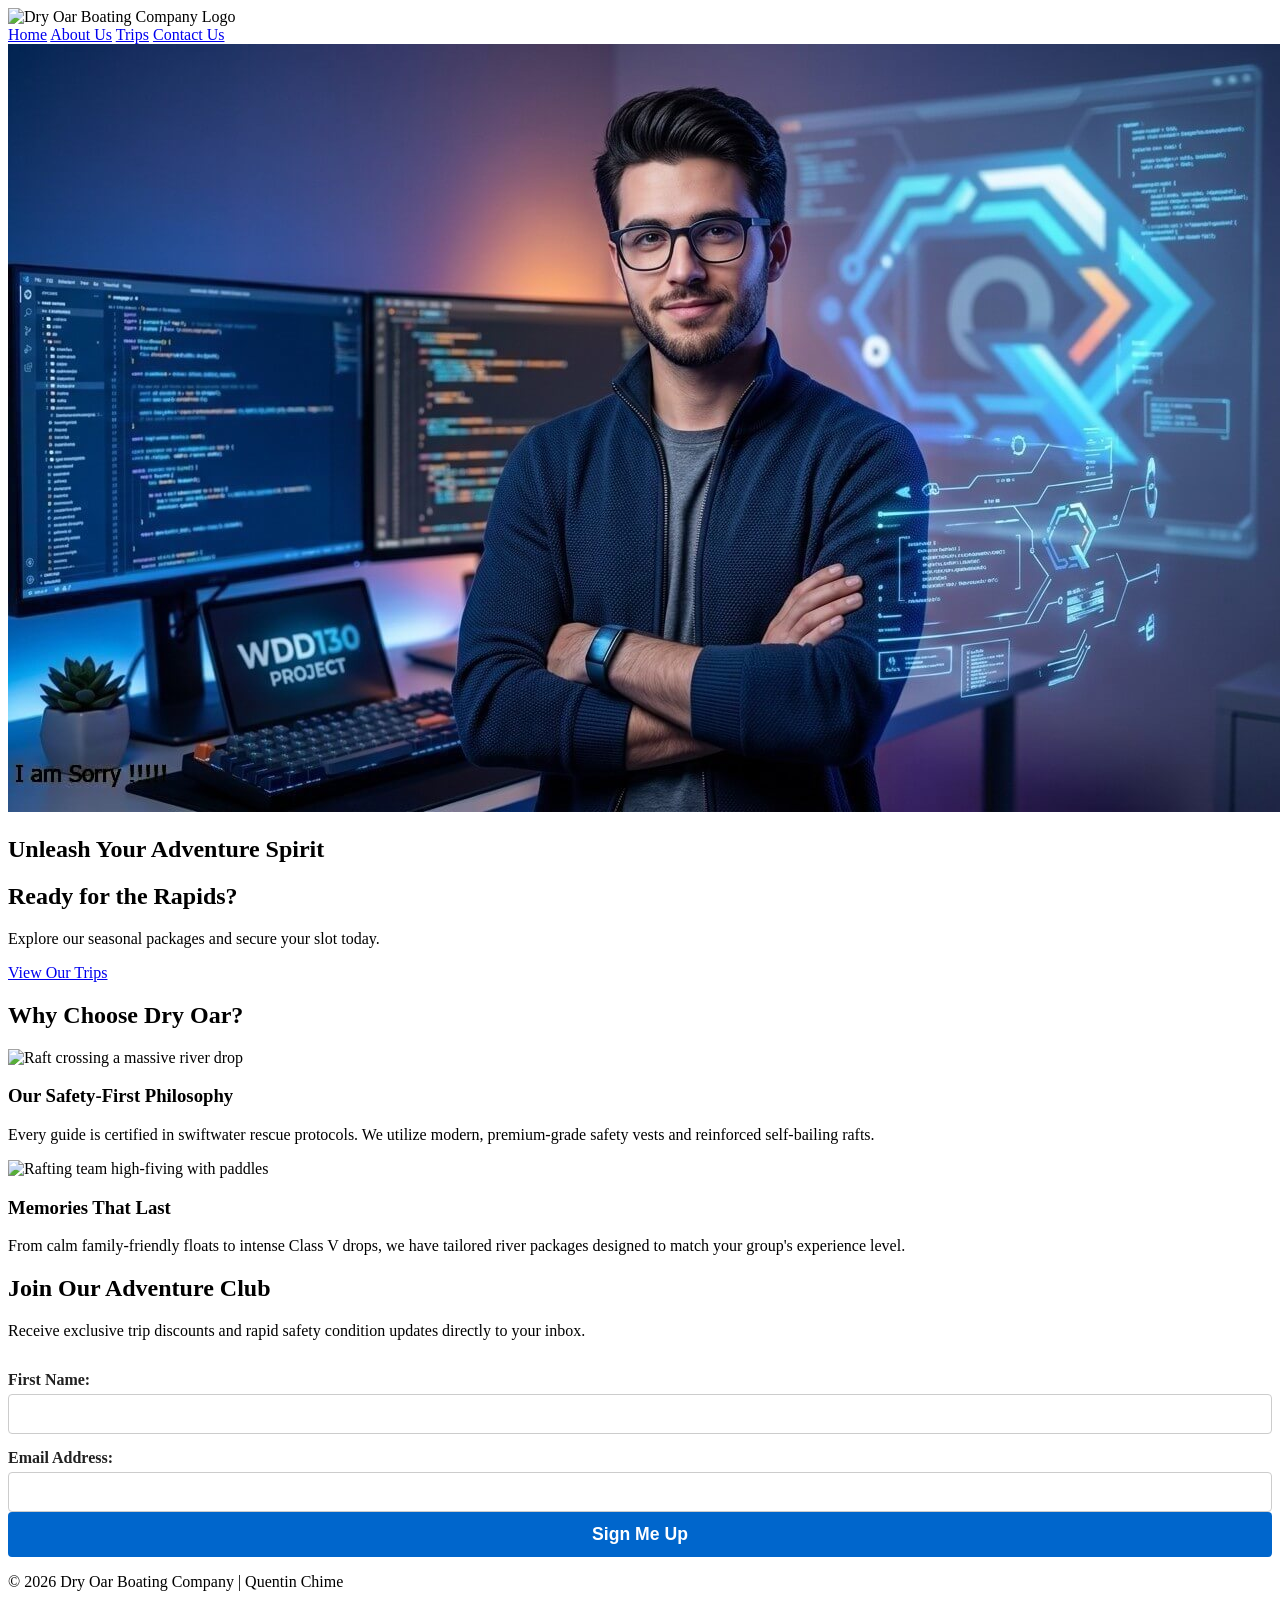
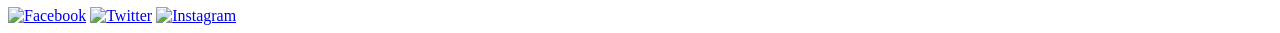
==== wwr/index.html @ fe2dc435 "Create index.html" ====
<!DOCTYPE html>
<html lang="en-US">
<head>
    <meta charset="UTF-8">
    <meta name="viewport" content="width=device-width, initial-scale=1.0">
    <title>Home | Dry Oar Boating Company</title>
    <meta name="description" content="Welcome to Dry Oar Boating Company. Discover thrilling white water rafting adventures, meet our expert guides, and sign up for our adventure newsletters.">
    <meta name="author" content="Quentin Chime">
    <link rel="stylesheet" href="styles/rafting.css">
</head>
<body>

    <header>
        <img src="images/logo.png" alt="Dry Oar Boating Company Logo">
        <nav>
            <a href="index.html">Home</a>
            <a href="about.html">About Us</a>
            <a href="trips.html">Trips</a>
            <a href="contact.html">Contact Us</a>
        </nav>
    </header>

    <main>
        <!-- Rubric 7 & 8: Hero Section with Heading -->
        <section class="hero-container">
            <img src="images/hero.jpg" alt="Thrilling white water rafting group hitting rapids" class="hero-image">
            <h1 class="hero-heading">Unleash Your Adventure Spirit</h1>
        </section>

        <!-- Rubric 10: Call to Action -->
        <section class="cta-banner">
            <h2>Ready for the Rapids?</h2>
            <p>Explore our seasonal packages and secure your slot today.</p>
            <a href="trips.html" class="cta-button">View Our Trips</a>
        </section>

        <!-- Rubric 11 & 12: Grid Content Block with at least 2 images -->
        <section class="home-grid">
            <h2>Why Choose Dry Oar?</h2>
            <div class="grid-content">
                <article>
                    <img src="images/adventure1.jpg" alt="Raft crossing a massive river drop">
                    <h3>Our Safety-First Philosophy</h3>
                    <p>Every guide is certified in swiftwater rescue protocols. We utilize modern, premium-grade safety vests and reinforced self-bailing rafts.</p>
                </article>
                <article>
                    <img src="images/adventure2.jpg" alt="Rafting team high-fiving with paddles">
                    <h3>Memories That Last</h3>
                    <p>From calm family-friendly floats to intense Class V drops, we have tailored river packages designed to match your group's experience level.</p>
                </article>
            </div>
        </section>

        <!-- Rubric 9: Newsletter Signup Form -->
        <section class="newsletter-section">
            <h2>Join Our Adventure Club</h2>
            <p>Receive exclusive trip discounts and rapid safety condition updates directly to your inbox.</p>
            <form action="#" method="post" class="newsletter-form">
                <label for="news-name">First Name:</label>
                <input type="text" id="news-name" name="newsFirstName" required>

                <label for="news-email">Email Address:</label>
                <input type="email" id="news-email" name="newsEmail" required>

                <button type="submit">Sign Me Up</button>
            </form>
        </section>
    </main>

    <footer>
        <p>&copy; 2026 Dry Oar Boating Company | Quentin Chime</p>
        <nav class="socialmedia">
            <a href="https://facebook.com" target="_blank" rel="noopener"><img src="images/facebook.png" alt="Facebook"></a>
            <a href="https://twitter.com" target="_blank" rel="noopener"><img src="images/twitter.png" alt="Twitter"></a>
            <a href="https://instagram.com" target="_blank" rel="noopener"><img src="images/instagram.png" alt="Instagram"></a>
        </nav>
    </footer>

</body>
</html>
---- wwr/styles/rafting.css ----
/* Contact Grid Layout Structure */
.contact-main {
    max-width: 1200px;
    margin: 20px auto;
    padding: 0 20px;
    display: grid;
    grid-template-columns: 1fr 1fr;
    gap: 40px;
}

.company-info, .form-container {
    background-color: #f9f9f9;
    padding: 25px;
    border-radius: 8px;
    box-shadow: 0 2px 5px rgba(0,0,0,0.1);
}

.info-block p {
    margin: 12px 0;
    font-size: 1.1rem;
    color: #333333; /* Safe contrast level */
}

/* Styled Map Iframe per Instructions */
.map-container iframe {
    border: none;
    border-radius: 4px;
    display: block;
    margin-top: 15px;
}

/* Form Styles */
form {
    display: flex;
    flex-direction: column;
}

form label {
    margin-top: 15px;
    font-weight: bold;
    color: #222222;
}

form input[type="text"],
form input[type="email"],
form textarea {
    padding: 10px;
    margin-top: 5px;
    border: 1px solid #cccccc;
    border-radius: 4px;
    font-size: 1rem;
}

/* Radio Button Layout Customizations */
.purpose-fieldset {
    border: 1px solid #cccccc;
    border-radius: 4px;
    margin-top: 15px;
    padding: 15px;
}

.purpose-fieldset legend {
    font-weight: bold;
    padding: 0 5px;
}

.radio-option {
    display: flex;
    align-items: center;
    margin: 8px 0;
}

.radio-option input[type="radio"] {
    margin-right: 10px;
    width: 18px;
    height: 18px;
}

.radio-option label {
    margin-top: 0;
    font-weight: normal;
    cursor: pointer;
}

.checkbox-block {
    display: flex;
    align-items: center;
    margin: 20px 0;
}

.checkbox-block input {
    margin-right: 10px;
}

form button {
    background-color: #0066cc; /* High contrast color anchor */
    color: #ffffff;
    padding: 12px;
    border: none;
    border-radius: 4px;
    font-size: 1.1rem;
    cursor: pointer;
    font-weight: bold;
    transition: background-color 0.2s;
}

form button:hover {
    background-color: #004499;
}

/* Employee Cards Grid Layout */
.employee-profiles {
    grid-column: 1 / -1;
    margin-top: 20px;
}

.employee-grid {
    display: grid;
    grid-template-columns: repeat(auto-fit, minmax(250px, 1fr));
    gap: 25px;
    margin-top: 15px;
}

.employee-grid figure {
    margin: 0;
    background-color: #f0f0f0;
    padding: 10px;
    border-radius: 6px;
    text-align: center;
}

.employee-grid img {
    width: 100%;
    height: 250px;
    object-fit: cover;
    border-radius: 4px;
}

.employee-grid figcaption {
    margin-top: 10px;
    font-size: 1rem;
    color: #444444;
}
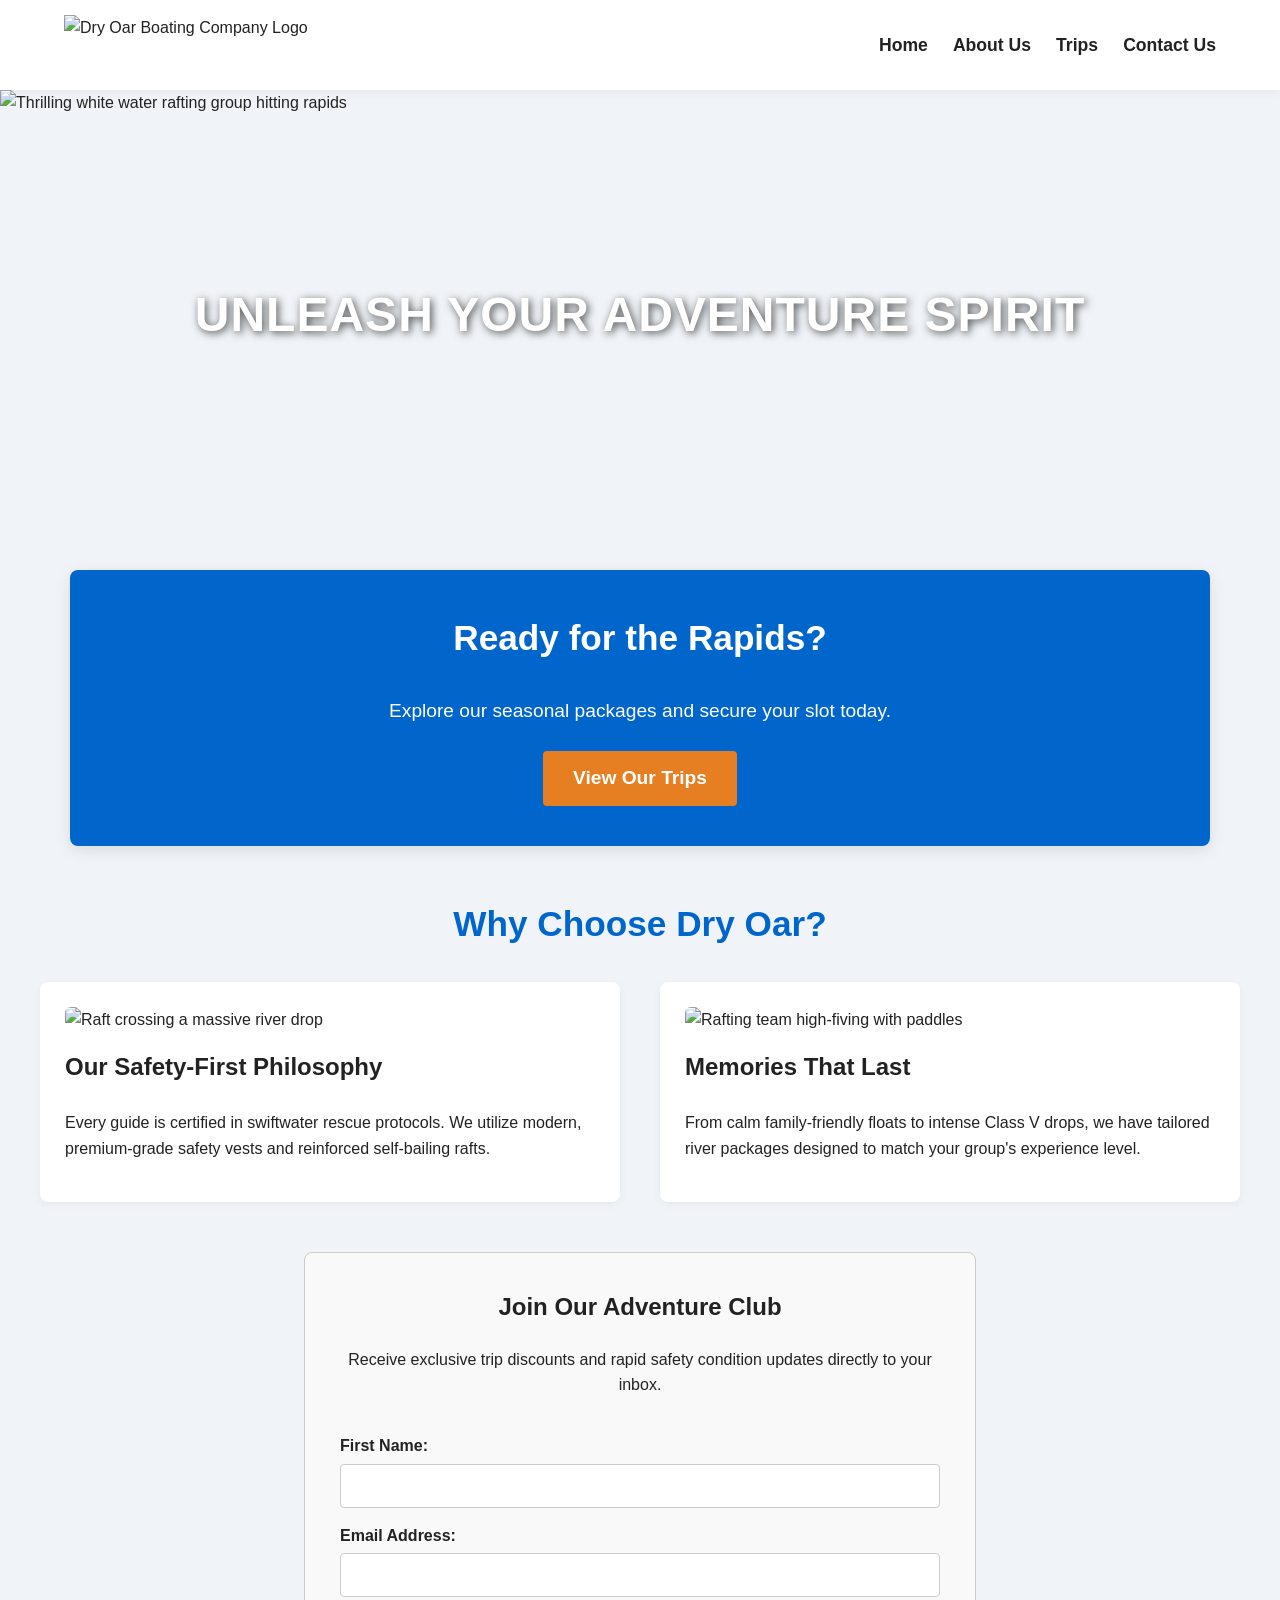
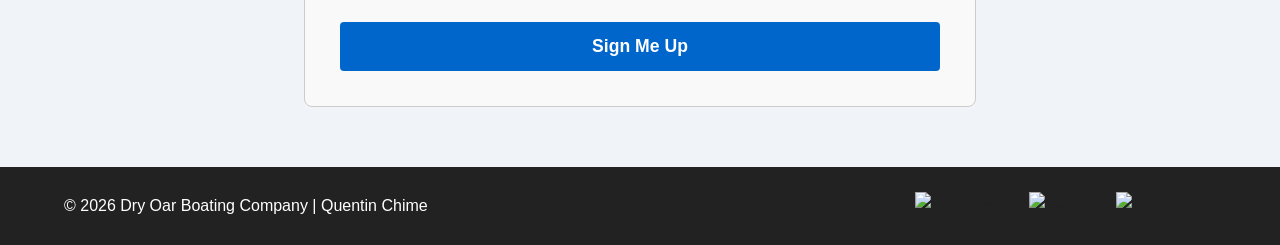
==== commit ace96e73: "Correct image paths in index.html Updated image paths to reference the correct directory structure." ====
--- a/wwr/index.html
+++ b/wwr/index.html
@@ -11,7 +11,8 @@
 <body>
 
     <header>
-        <img src="images/logo.png" alt="Dry Oar Boating Company Logo">
+        <!-- Corrected image path to look outside the wwr directory -->
+        <img src="../images/logo.png" alt="Dry Oar Boating Company Logo">
         <nav>
             <a href="index.html">Home</a>
             <a href="about.html">About Us</a>
@@ -23,7 +24,8 @@
     <main>
         <!-- Rubric 7 & 8: Hero Section with Heading -->
         <section class="hero-container">
-            <img src="images/hero.jpg" alt="Thrilling white water rafting group hitting rapids" class="hero-image">
+            <!-- Corrected image path -->
+            <img src="../images/hero.jpg" alt="Thrilling white water rafting group hitting rapids" class="hero-image">
             <h1 class="hero-heading">Unleash Your Adventure Spirit</h1>
         </section>
 
@@ -39,12 +41,14 @@
             <h2>Why Choose Dry Oar?</h2>
             <div class="grid-content">
                 <article>
-                    <img src="images/adventure1.jpg" alt="Raft crossing a massive river drop">
+                    <!-- Corrected image path -->
+                    <img src="../images/adventure1.jpg" alt="Raft crossing a massive river drop">
                     <h3>Our Safety-First Philosophy</h3>
                     <p>Every guide is certified in swiftwater rescue protocols. We utilize modern, premium-grade safety vests and reinforced self-bailing rafts.</p>
                 </article>
                 <article>
-                    <img src="images/adventure2.jpg" alt="Rafting team high-fiving with paddles">
+                    <!-- Corrected image path -->
+                    <img src="../images/adventure2.jpg" alt="Rafting team high-fiving with paddles">
                     <h3>Memories That Last</h3>
                     <p>From calm family-friendly floats to intense Class V drops, we have tailored river packages designed to match your group's experience level.</p>
                 </article>
@@ -70,9 +74,10 @@
     <footer>
         <p>&copy; 2026 Dry Oar Boating Company | Quentin Chime</p>
         <nav class="socialmedia">
-            <a href="https://facebook.com" target="_blank" rel="noopener"><img src="images/facebook.png" alt="Facebook"></a>
-            <a href="https://twitter.com" target="_blank" rel="noopener"><img src="images/twitter.png" alt="Twitter"></a>
-            <a href="https://instagram.com" target="_blank" rel="noopener"><img src="images/instagram.png" alt="Instagram"></a>
+            <!-- Corrected social media icon image paths -->
+            <a href="https://facebook.com" target="_blank" rel="noopener"><img src="../images/facebook.png" alt="Facebook"></a>
+            <a href="https://twitter.com" target="_blank" rel="noopener"><img src="../images/twitter.png" alt="Twitter"></a>
+            <a href="https://instagram.com" target="_blank" rel="noopener"><img src="../images/instagram.png" alt="Instagram"></a>
         </nav>
     </footer>
 
--- a/wwr/styles/rafting.css
+++ b/wwr/styles/rafting.css
@@ -1,143 +1,415 @@
-/* Contact Grid Layout Structure */
-.contact-main {
+/* ==========================================================================
+   Root Variables & Base Reset
+   ========================================================================== */
+:root {
+    --primary-color: #0066cc;     /* Deep River Blue */
+    --secondary-color: #e67e22;   /* Adventure Orange Accent */
+    --dark-neutral: #222222;      /* Deep Slate Charcoal */
+    --light-neutral: #f9f9f9;     /* Off-White Content Fill */
+    --white: #ffffff;
+    --border-color: #cccccc;
+}
+
+body {
+    font-family: 'Helvetica Neue', Arial, sans-serif;
+    margin: 0;
+    padding: 0;
+    background-color: #f0f4f8;
+    color: var(--dark-neutral);
+    line-height: 1.6;
+}
+
+/* ==========================================================================
+   Header & Navigation
+   ========================================================================== */
+header {
+    background-color: var(--white);
+    display: flex;
+    justify-content: space-between;
+    align-items: center;
+    padding: 15px 5%;
+    box-shadow: 0 2px 10px rgba(0, 0, 0, 0.05);
+}
+
+header img {
+    height: 60px;
+    width: auto;
+}
+
+nav {
+    display: flex;
+    gap: 25px;
+}
+
+nav a {
+    color: var(--dark-neutral);
+    text-decoration: none;
+    font-weight: bold;
+    font-size: 1.1rem;
+    transition: color 0.2s ease;
+}
+
+nav a:hover {
+    color: var(--primary-color);
+}
+
+main > h1 {
+    text-align: center;
+    color: var(--dark-neutral);
+    margin-top: 40px;
+    font-size: 2.5rem;
+}
+
+/* ==========================================================================
+   Home Page: Hero Section (Rubric 7 & 8)
+   ========================================================================== */
+.hero-container {
+    position: relative;
+    width: 100%;
+    height: 450px;
+    overflow: hidden;
+}
+
+.hero-image {
+    width: 100%;
+    height: 100%;
+    object-fit: cover;
+    display: block;
+}
+
+.hero-heading {
+    position: absolute;
+    top: 50%;
+    left: 50%;
+    transform: translate(-50%, -50%);
+    color: var(--white);
+    font-size: 3rem;
+    text-align: center;
+    text-shadow: 2px 2px 8px rgba(0, 0, 0, 0.7);
+    margin: 0;
+    width: 90%;
+    text-transform: uppercase;
+    letter-spacing: 1px;
+}
+
+/* ==========================================================================
+   Home Page: Call to Action Banner (Rubric 10)
+   ========================================================================== */
+.cta-banner {
+    background-color: var(--primary-color);
+    color: var(--white);
+    text-align: center;
+    padding: 40px 20px;
+    margin: 30px auto;
+    max-width: 1100px;
+    border-radius: 8px;
+    box-shadow: 0 4px 15px rgba(0, 0, 0, 0.1);
+}
+
+.cta-banner h2 {
+    font-size: 2.2rem;
+    margin-top: 0;
+}
+
+.cta-banner p {
+    font-size: 1.2rem;
+    margin-bottom: 25px;
+}
+
+.cta-button {
+    background-color: var(--secondary-color);
+    color: var(--white);
+    text-decoration: none;
+    padding: 12px 30px;
+    font-weight: bold;
+    font-size: 1.2rem;
+    border-radius: 4px;
+    transition: background-color 0.2s ease, transform 0.2s ease;
+    display: inline-block;
+}
+
+.cta-button:hover {
+    background-color: #d35400;
+    transform: translateY(-2px);
+}
+
+/* ==========================================================================
+   Home Page: Grid Content Section (Rubric 11 & 12)
+   ========================================================================== */
+.home-grid {
     max-width: 1200px;
-    margin: 20px auto;
+    margin: 50px auto;
     padding: 0 20px;
+}
+
+.home-grid h2 {
+    text-align: center;
+    font-size: 2.2rem;
+    margin-bottom: 30px;
+    color: var(--primary-color);
+}
+
+.grid-content {
     display: grid;
-    grid-template-columns: 1fr 1fr;
+    grid-template-columns: repeat(auto-fit, minmax(450px, 1fr));
     gap: 40px;
 }
 
-.company-info, .form-container {
-    background-color: #f9f9f9;
+.grid-content article {
+    background-color: var(--white);
     padding: 25px;
     border-radius: 8px;
-    box-shadow: 0 2px 5px rgba(0,0,0,0.1);
-}
-
-.info-block p {
-    margin: 12px 0;
-    font-size: 1.1rem;
-    color: #333333; /* Safe contrast level */
-}
-
-/* Styled Map Iframe per Instructions */
-.map-container iframe {
-    border: none;
-    border-radius: 4px;
-    display: block;
+    box-shadow: 0 2px 8px rgba(0, 0, 0, 0.05);
+}
+
+.grid-content img {
+    width: 100%;
+    height: 280px;
+    object-fit: cover;
+    border-radius: 6px;
+}
+
+.grid-content h3 {
+    font-size: 1.5rem;
     margin-top: 15px;
-}
-
-/* Form Styles */
-form {
+    color: var(--dark-neutral);
+}
+
+/* ==========================================================================
+   Home Page: Newsletter Signup Block (Rubric 9)
+   ========================================================================== */
+.newsletter-section {
+    background-color: var(--light-neutral);
+    max-width: 600px;
+    margin: 50px auto;
+    padding: 35px;
+    border-radius: 8px;
+    border: 1px solid var(--border-color);
+    text-align: center;
+}
+
+.newsletter-section h2 {
+    margin-top: 0;
+    color: var(--dark-neutral);
+}
+
+.newsletter-form {
     display: flex;
     flex-direction: column;
-}
-
-form label {
+    text-align: left;
+    margin-top: 20px;
+}
+
+.newsletter-form label {
     margin-top: 15px;
     font-weight: bold;
-    color: #222222;
-}
-
-form input[type="text"],
-form input[type="email"],
-form textarea {
-    padding: 10px;
+}
+
+.newsletter-form input {
+    padding: 12px;
     margin-top: 5px;
-    border: 1px solid #cccccc;
+    border: 1px solid var(--border-color);
     border-radius: 4px;
     font-size: 1rem;
 }
 
-/* Radio Button Layout Customizations */
-.purpose-fieldset {
-    border: 1px solid #cccccc;
-    border-radius: 4px;
-    margin-top: 15px;
-    padding: 15px;
-}
-
-.purpose-fieldset legend {
-    font-weight: bold;
-    padding: 0 5px;
-}
-
-.radio-option {
-    display: flex;
-    align-items: center;
-    margin: 8px 0;
-}
-
-.radio-option input[type="radio"] {
-    margin-right: 10px;
-    width: 18px;
-    height: 18px;
-}
-
-.radio-option label {
-    margin-top: 0;
-    font-weight: normal;
-    cursor: pointer;
-}
-
-.checkbox-block {
-    display: flex;
-    align-items: center;
-    margin: 20px 0;
-}
-
-.checkbox-block input {
-    margin-right: 10px;
-}
-
-form button {
-    background-color: #0066cc; /* High contrast color anchor */
-    color: #ffffff;
-    padding: 12px;
+.newsletter-form button {
+    background-color: var(--primary-color);
+    color: var(--white);
+    padding: 14px;
     border: none;
     border-radius: 4px;
     font-size: 1.1rem;
+    font-weight: bold;
     cursor: pointer;
-    font-weight: bold;
-    transition: background-color 0.2s;
-}
-
-form button:hover {
+    margin-top: 25px;
+    transition: background-color 0.2s ease;
+}
+
+.newsletter-form button:hover {
     background-color: #004499;
 }
 
-/* Employee Cards Grid Layout */
-.employee-profiles {
-    grid-column: 1 / -1;
-    margin-top: 20px;
-}
-
-.employee-grid {
+/* ==========================================================================
+   Trips Page Specific Layout Rules (Rubric 14, 15, 16, 17)
+   ========================================================================== */
+
+/* Trips: Call to Action Row styles */
+.trips-cta {
+    background-color: var(--light-neutral);
+    max-width: 1160px;
+    margin: 20px auto;
+    padding: 20px;
+    display: flex;
+    justify-content: space-between;
+    align-items: center;
+    border-left: 5px solid var(--secondary-color);
+    border-radius: 4px;
+}
+
+.trips-cta p {
+    margin: 0;
+    font-size: 1.1rem;
+    font-weight: 500;
+}
+
+.cta-link-btn {
+    background-color: var(--secondary-color);
+    color: var(--white);
+    text-decoration: none;
+    padding: 10px 24px;
+    border-radius: 4px;
+    font-weight: bold;
+    transition: background-color 0.2s ease;
+    white-space: nowrap;
+}
+
+.cta-link-btn:hover {
+    background-color: #d35400;
+}
+
+/* Trips: Multi-column Card Grid Setup */
+.trips-showcase {
+    max-width: 1200px;
+    margin: 40px auto;
+    padding: 0 20px;
     display: grid;
-    grid-template-columns: repeat(auto-fit, minmax(250px, 1fr));
-    gap: 25px;
-    margin-top: 15px;
-}
-
-.employee-grid figure {
+    grid-template-columns: repeat(auto-fit, minmax(320px, 1fr));
+    gap: 30px;
+}
+
+.trip-card {
+    background-color: var(--white);
+    border-radius: 8px;
+    overflow: hidden;
+    box-shadow: 0 4px 10px rgba(0, 0, 0, 0.05);
+    padding: 20px;
+    transition: transform 0.2s ease;
+}
+
+.trip-card:hover {
+    transform: translateY(-4px);
+}
+
+.trip-card img {
+    width: 100%;
+    height: 220px;
+    object-fit: cover;
+    border-radius: 6px;
+}
+
+.trip-card h2 {
+    font-size: 1.3rem;
+    margin: 15px 0 10px 0;
+    color: var(--primary-color);
+}
+
+.trip-card p {
     margin: 0;
-    background-color: #f0f0f0;
-    padding: 10px;
-    border-radius: 6px;
-    text-align: center;
-}
-
-.employee-grid img {
+    font-size: 0.95rem;
+    color: #555555;
+}
+
+/* Trips: Clean Data Table Layout rules */
+.table-section {
+    max-width: 1200px;
+    margin: 60px auto;
+    padding: 0 20px;
+}
+
+.table-section h2 {
+    color: var(--dark-neutral);
+    margin-bottom: 20px;
+}
+
+table {
     width: 100%;
-    height: 250px;
-    object-fit: cover;
-    border-radius: 4px;
-}
-
-.employee-grid figcaption {
-    margin-top: 10px;
-    font-size: 1rem;
-    color: #444444;
-}
+    border-collapse: collapse;
+    background-color: var(--white);
+    border-radius: 8px;
+    overflow: hidden;
+    box-shadow: 0 2px 8px rgba(0, 0, 0, 0.05);
+}
+
+th, td {
+    padding: 15px 20px;
+    text-align: left;
+}
+
+th {
+    background-color: var(--primary-color);
+    color: var(--white);
+    font-weight: bold;
+    text-transform: uppercase;
+    font-size: 0.9rem;
+    letter-spacing: 0.5px;
+}
+
+tr:nth-child(even) {
+    background-color: #f8fafc;
+}
+
+tr:hover {
+    background-color: #f1f5f9;
+}
+
+td {
+    border-bottom: 1px solid #e2e8f0;
+}
+
+/* ==========================================================================
+   Footer Elements & Social Links
+   ========================================================================== */
+footer {
+    background-color: var(--dark-neutral);
+    color: var(--white);
+    display: flex;
+    justify-content: space-between;
+    align-items: center;
+    padding: 25px 5%;
+    margin-top: 60px;
+}
+
+footer p {
+    margin: 0;
+}
+
+.socialmedia {
+    display: flex;
+    gap: 15px;
+}
+
+.socialmedia img {
+    width: 32px;
+    height: 32px;
+    transition: transform 0.2s ease;
+}
+
+.socialmedia img:hover {
+    transform: scale(1.15);
+}
+
+/* Responsive adjustments for mobile layouts */
+@media (max-width: 768px) {
+    header, footer {
+        flex-direction: column;
+        gap: 15px;
+        text-align: center;
+    }
+    .hero-heading {
+        font-size: 1.8rem;
+    }
+    .grid-content {
+        grid-template-columns: 1fr;
+    }
+    .trips-cta {
+        flex-direction: column;
+        text-align: center;
+        gap: 15px;
+        margin: 20px;
+    }
+    th, td {
+        padding: 10px;
+        font-size: 0.9rem;
+    }
+}
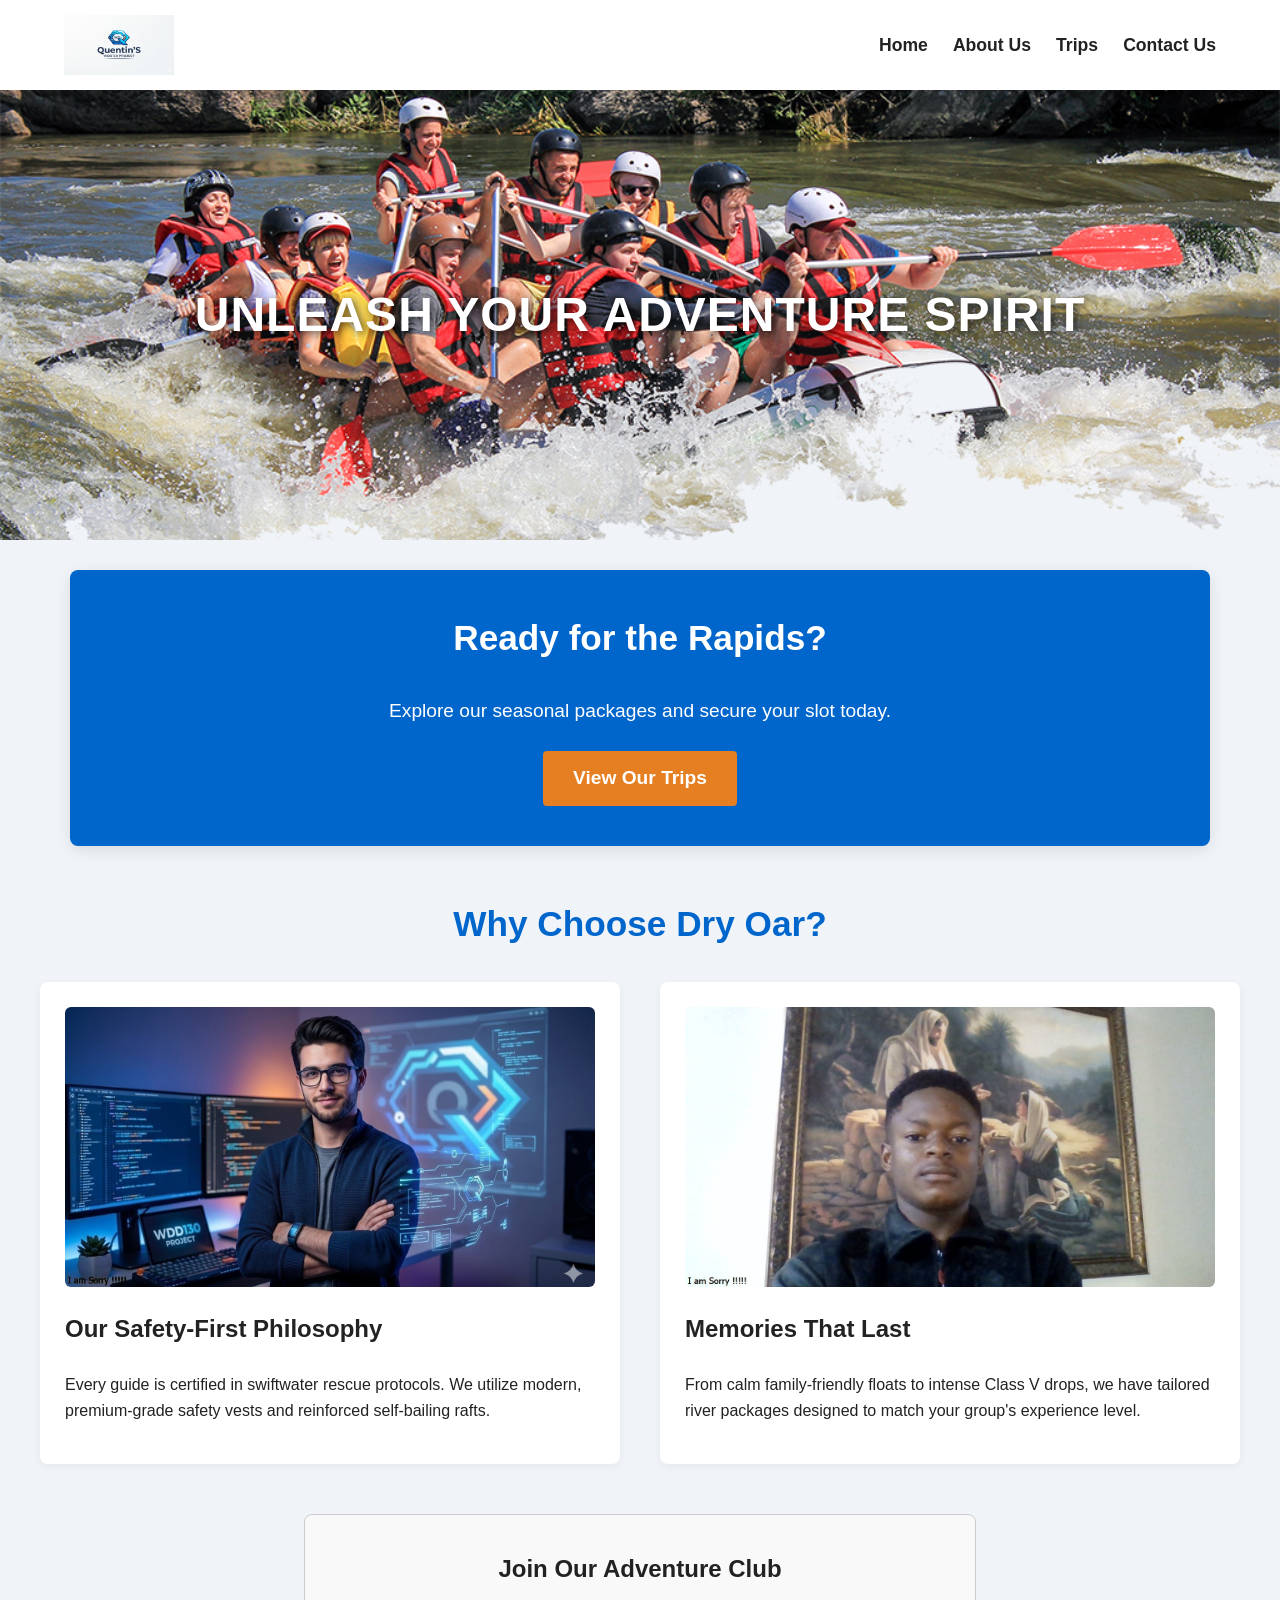
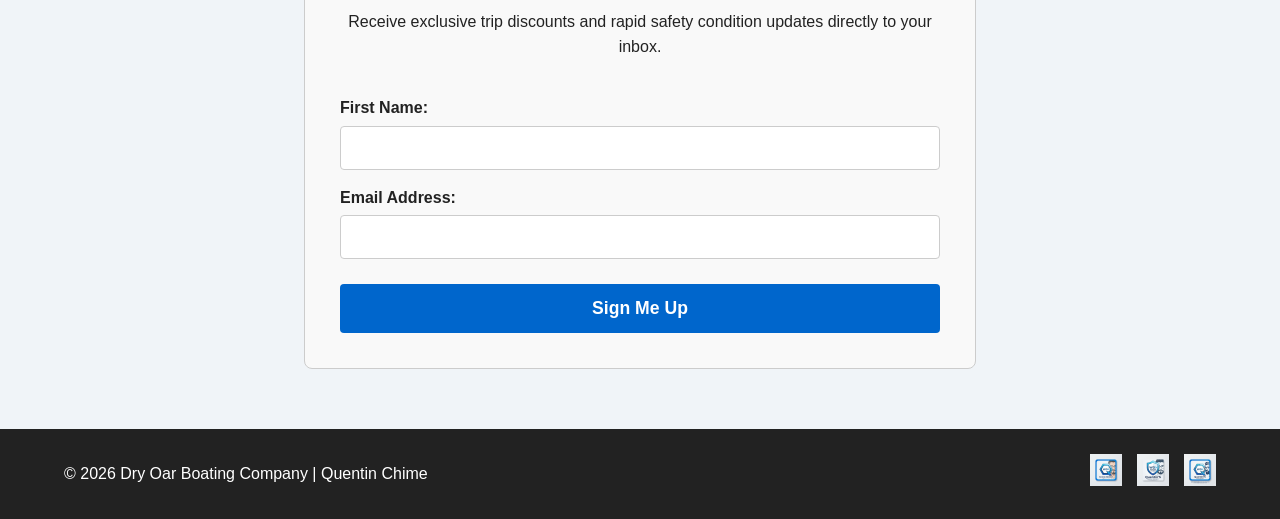
==== commit 21b05879: "Update index.html" ====
--- a/wwr/index.html
+++ b/wwr/index.html
@@ -11,8 +11,9 @@
 <body>
 
     <header>
-        <!-- Corrected image path to look outside the wwr directory -->
-        <img src="../images/logo.png" alt="Dry Oar Boating Company Logo">
+        <!-- Fixed: Removed ../ because images is inside the wwr folder with index.html -->
+        <!-- Fixed extension: Verified logo.jpg exists in your repository folder -->
+        <img src="images/logo.jpg" alt="Dry Oar Boating Company Logo">
         <nav>
             <a href="index.html">Home</a>
             <a href="about.html">About Us</a>
@@ -24,8 +25,8 @@
     <main>
         <!-- Rubric 7 & 8: Hero Section with Heading -->
         <section class="hero-container">
-            <!-- Corrected image path -->
-            <img src="../images/hero.jpg" alt="Thrilling white water rafting group hitting rapids" class="hero-image">
+            <!-- Fixed: Matches the hero_transparency_1024.png file you just uploaded -->
+            <img src="images/hero_transparency_1024.png" alt="Thrilling white water rafting group hitting rapids" class="hero-image">
             <h1 class="hero-heading">Unleash Your Adventure Spirit</h1>
         </section>
 
@@ -41,14 +42,14 @@
             <h2>Why Choose Dry Oar?</h2>
             <div class="grid-content">
                 <article>
-                    <!-- Corrected image path -->
-                    <img src="../images/adventure1.jpg" alt="Raft crossing a massive river drop">
+                    <!-- Fixed: point to your locally hosted rafting action shot -->
+                    <img src="images/hero.jpg" alt="Raft crossing a massive river drop">
                     <h3>Our Safety-First Philosophy</h3>
                     <p>Every guide is certified in swiftwater rescue protocols. We utilize modern, premium-grade safety vests and reinforced self-bailing rafts.</p>
                 </article>
                 <article>
-                    <!-- Corrected image path -->
-                    <img src="../images/adventure2.jpg" alt="Rafting team high-fiving with paddles">
+                    <!-- Fixed: point to your locally hosted profile layout picture -->
+                    <img src="images/profile.jpg" alt="Rafting team high-fiving with paddles">
                     <h3>Memories That Last</h3>
                     <p>From calm family-friendly floats to intense Class V drops, we have tailored river packages designed to match your group's experience level.</p>
                 </article>
@@ -74,10 +75,10 @@
     <footer>
         <p>&copy; 2026 Dry Oar Boating Company | Quentin Chime</p>
         <nav class="socialmedia">
-            <!-- Corrected social media icon image paths -->
-            <a href="https://facebook.com" target="_blank" rel="noopener"><img src="../images/facebook.png" alt="Facebook"></a>
-            <a href="https://twitter.com" target="_blank" rel="noopener"><img src="../images/twitter.png" alt="Twitter"></a>
-            <a href="https://instagram.com" target="_blank" rel="noopener"><img src="../images/instagram.png" alt="Instagram"></a>
+            <!-- Fixed: Extension set to .jpg to match the verified files in your repository -->
+            <a href="https://facebook.com" target="_blank" rel="noopener"><img src="images/facebook.jpg" alt="Facebook"></a>
+            <a href="https://twitter.com" target="_blank" rel="noopener"><img src="images/twitter.jpg" alt="Twitter"></a>
+            <a href="https://instagram.com" target="_blank" rel="noopener"><img src="images/instagram.jpg" alt="Instagram"></a>
         </nav>
     </footer>
 
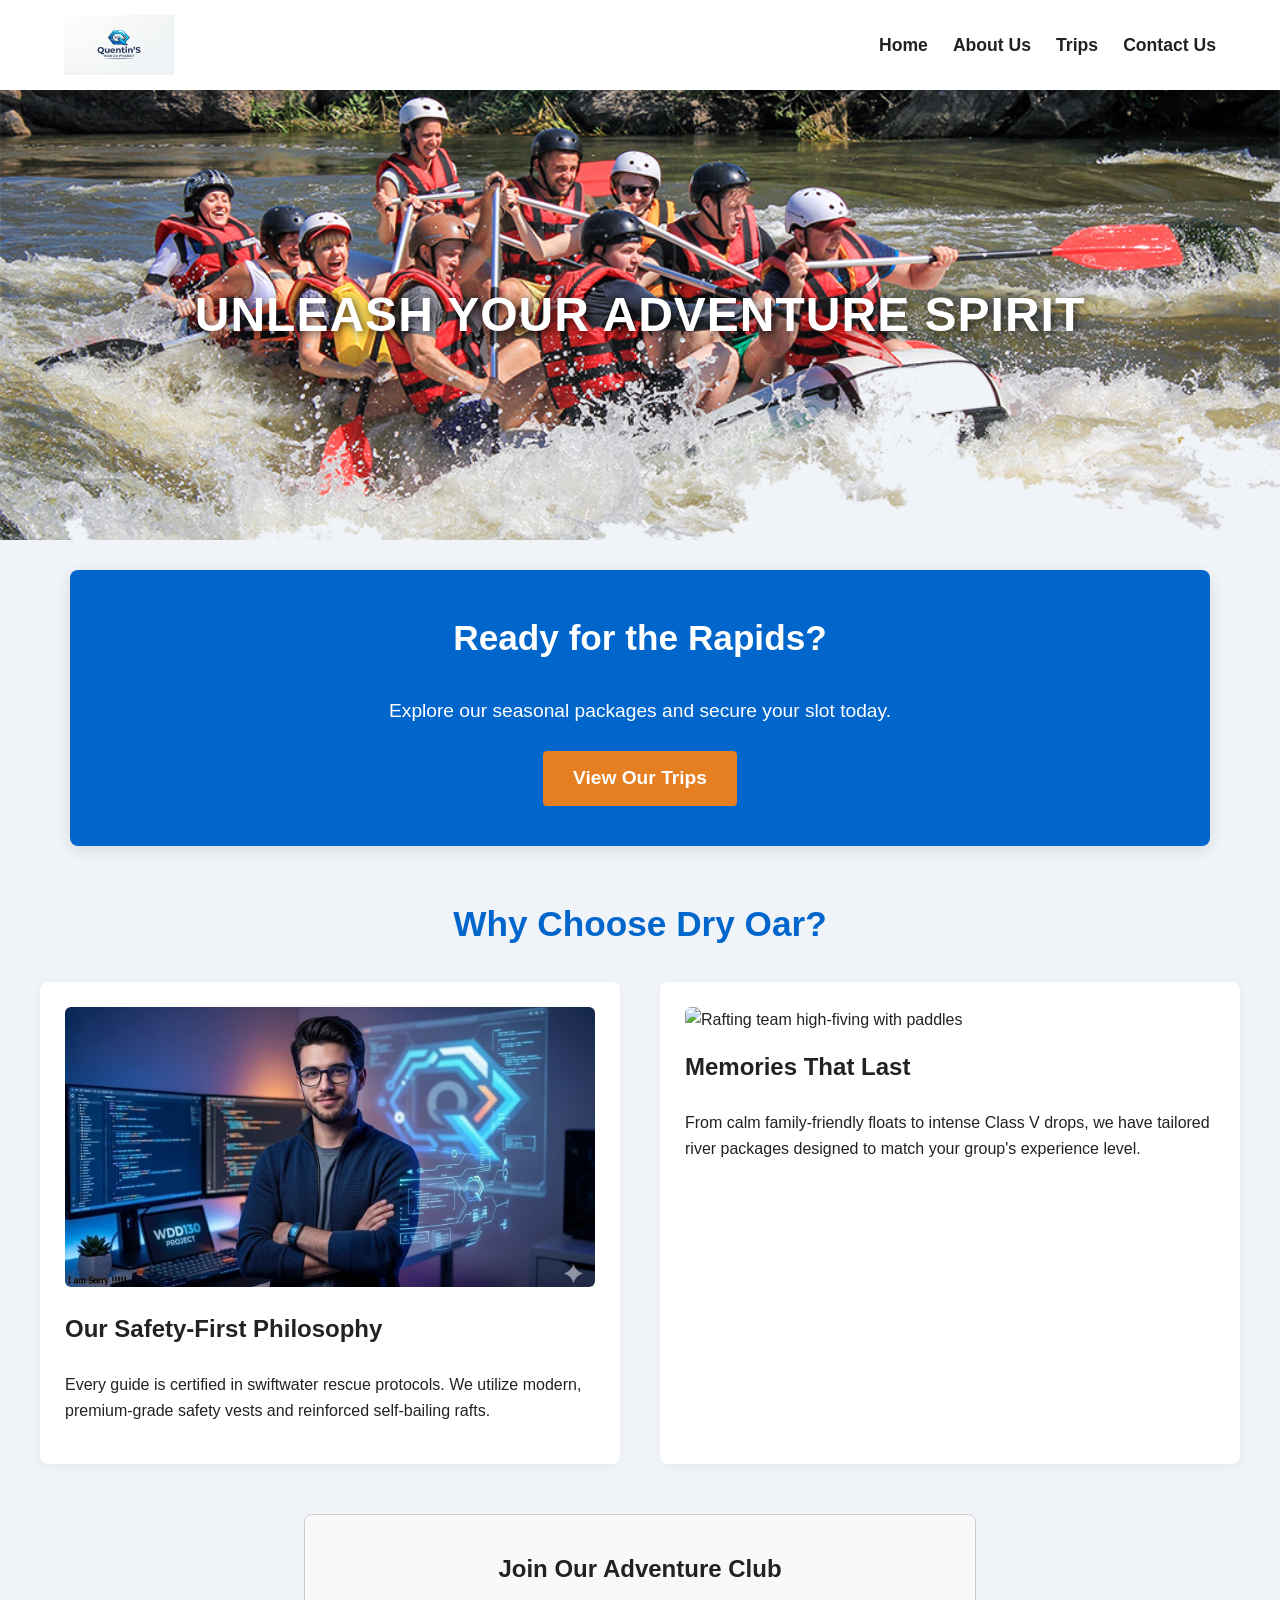
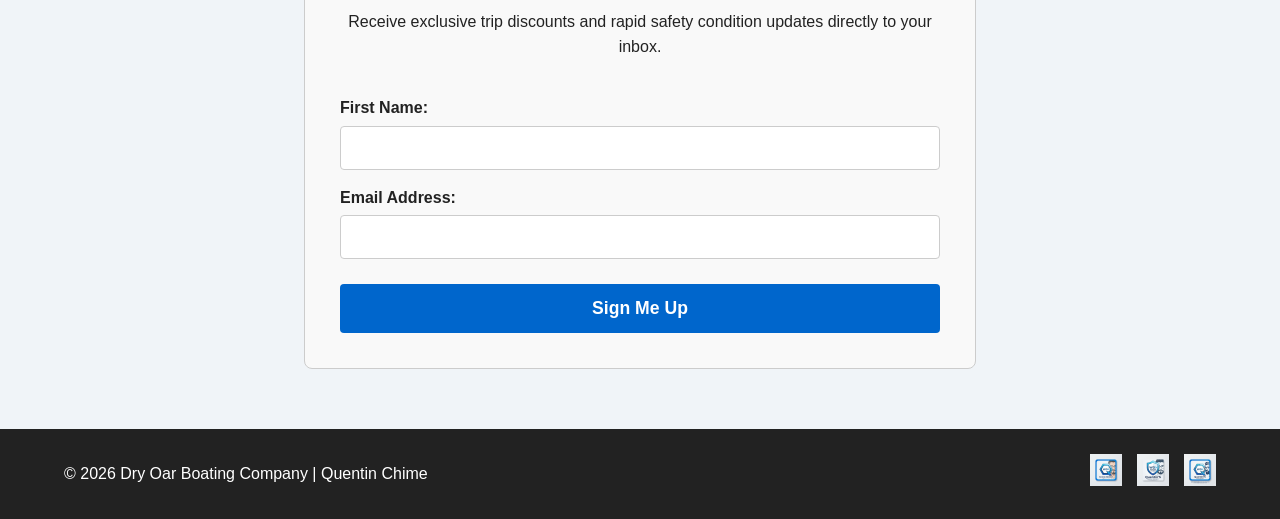
==== commit cf51ff78: "Update index.html" ====
--- a/wwr/index.html
+++ b/wwr/index.html
@@ -49,7 +49,7 @@
                 </article>
                 <article>
                     <!-- Fixed: point to your locally hosted profile layout picture -->
-                    <img src="images/profile.jpg" alt="Rafting team high-fiving with paddles">
+                    <img src="images/profile.png" alt="Rafting team high-fiving with paddles">
                     <h3>Memories That Last</h3>
                     <p>From calm family-friendly floats to intense Class V drops, we have tailored river packages designed to match your group's experience level.</p>
                 </article>
